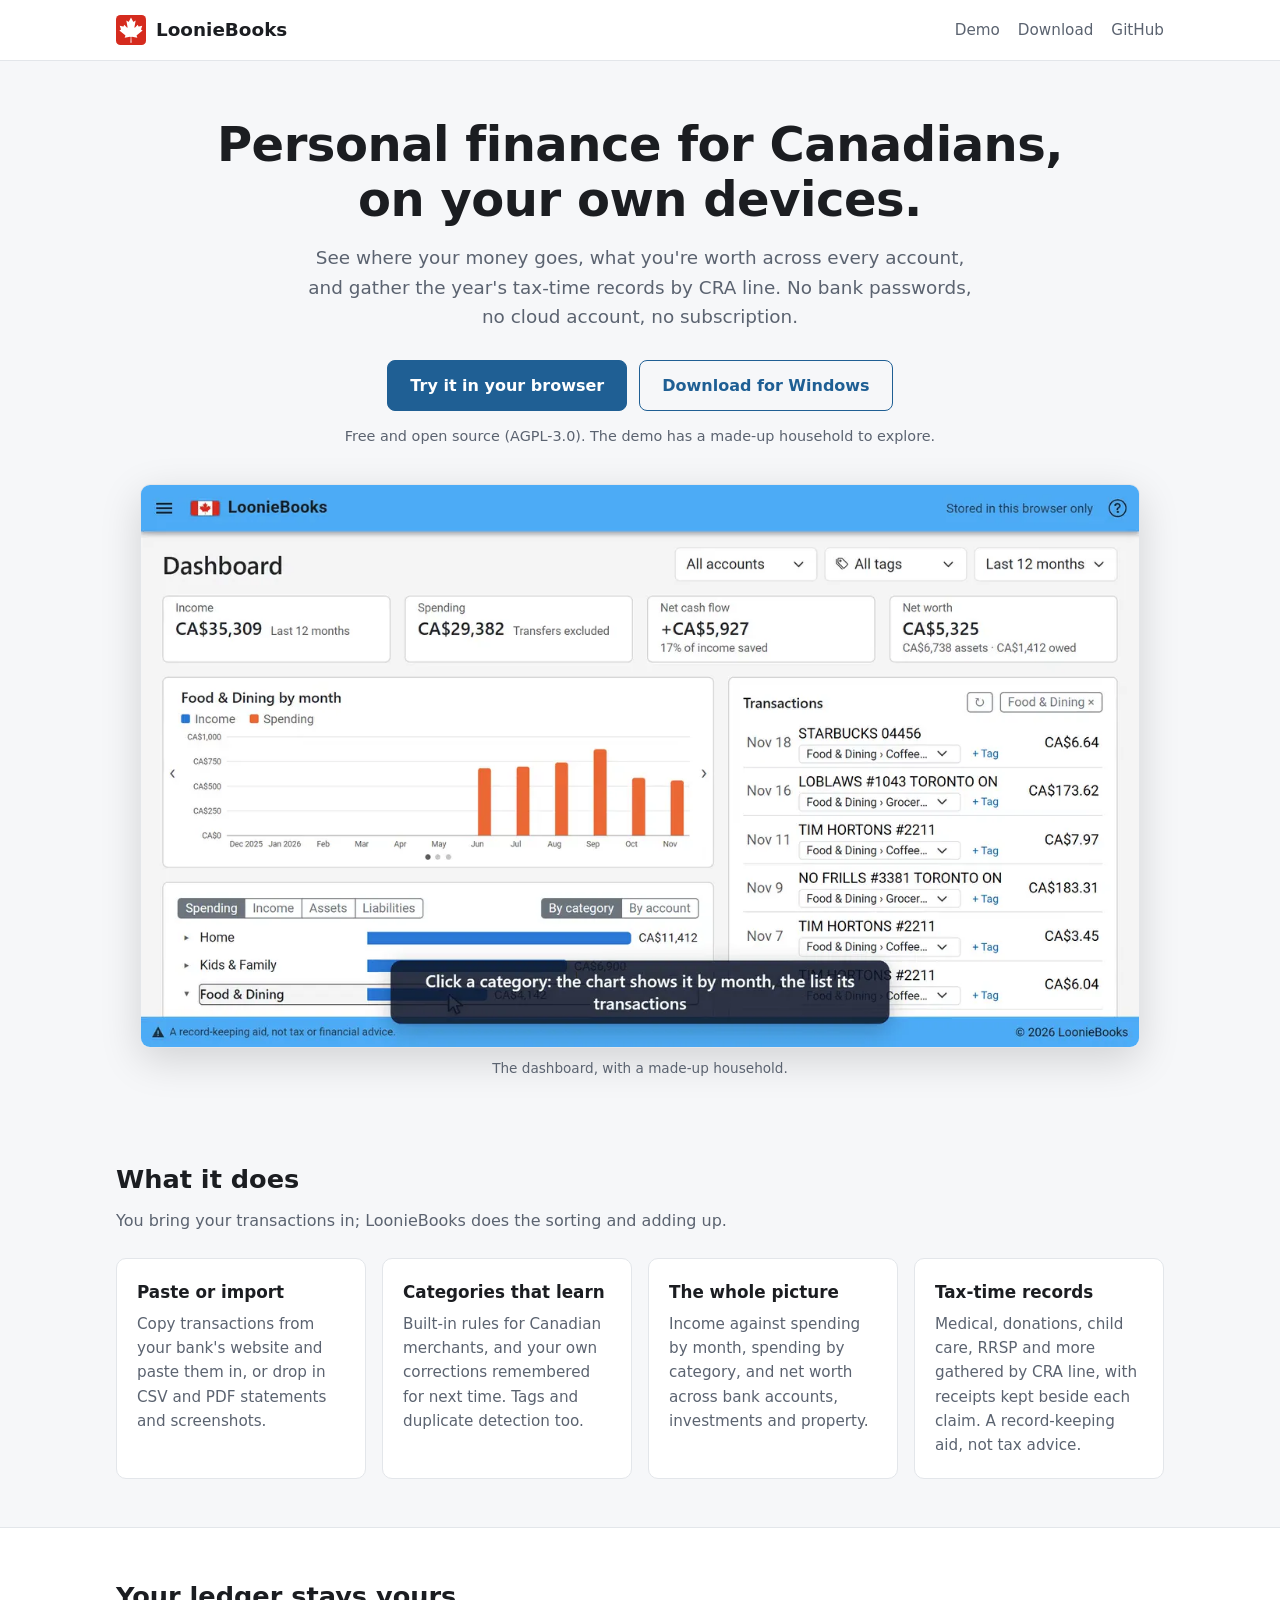
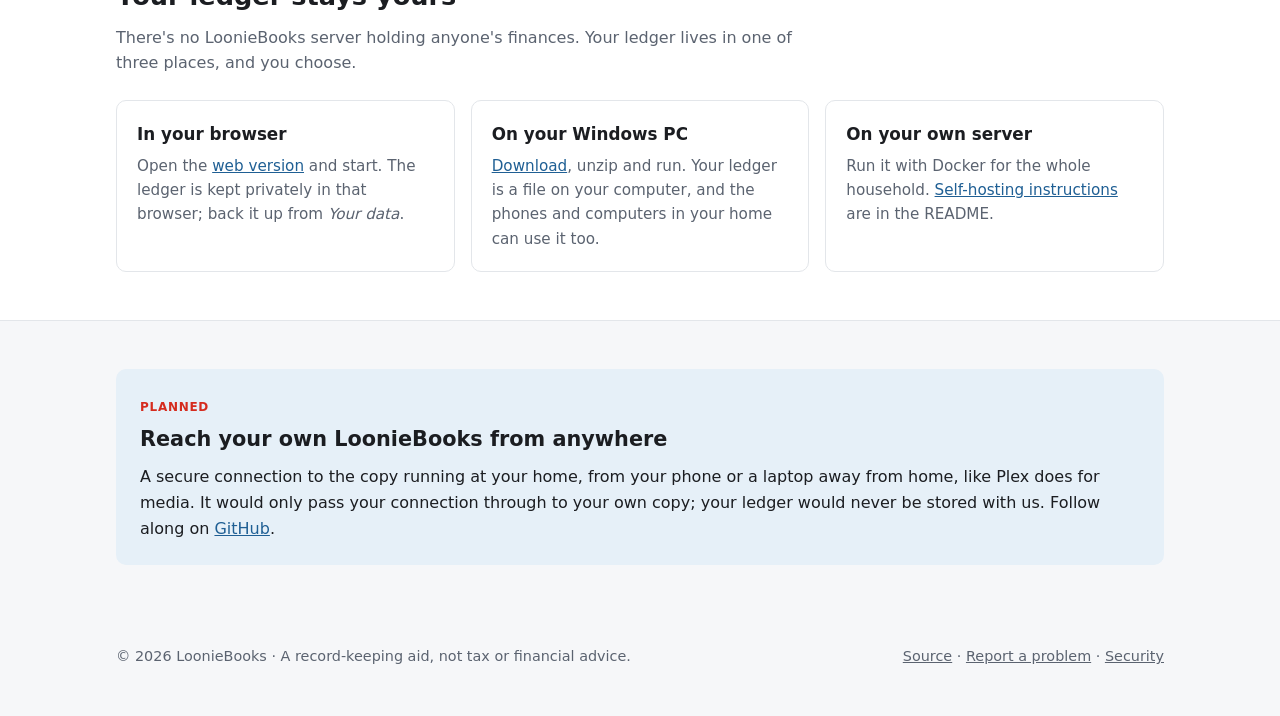
==== landing/public/index.html @ 19880a98 "Release v0.1.3 The browser demo moves to demo.looniebooks.ca and gets a sample household to explore;" ====
<!DOCTYPE html>
<html lang="en">
<head>
    <meta charset="utf-8" />
    <meta name="viewport" content="width=device-width, initial-scale=1" />
    <title>LoonieBooks · Personal finance for Canadians, on your own devices</title>
    <meta name="description" content="Track spending, net worth and tax-time records. Free and open source; your ledger stays in your browser, on your PC or on your own server. No bank passwords, no cloud account." />
    <meta property="og:title" content="LoonieBooks" />
    <meta property="og:description" content="Personal finance for Canadians, on your own devices. Free and open source." />
    <meta property="og:image" content="https://looniebooks.ca/dashboard.webp" />
    <meta property="og:url" content="https://looniebooks.ca/" />
    <link rel="icon" type="image/svg+xml" href="favicon.svg" />
    <link rel="alternate icon" type="image/png" href="favicon.png" />
    <link rel="canonical" href="https://looniebooks.ca/" />
    <style>
        :root {
            --bg: #f6f7f9;
            --surface: #ffffff;
            --text: #1b1d21;
            --muted: #5b6370;
            --border: #e3e6ea;
            --accent: #1f5f94;
            --accent-fg: #ffffff;
            --accent-soft: #e6f0f8;
            --maple: #d52b1e;
            color-scheme: light;
        }
        @media (prefers-color-scheme: dark) {
            :root {
                --bg: #16181b;
                --surface: #212529;
                --text: #eef0f3;
                --muted: #a4abb6;
                --border: #2e3338;
                --accent: #4dabf5;
                --accent-fg: #0d1b26;
                --accent-soft: #1c2b38;
                color-scheme: dark;
            }
        }
        * { box-sizing: border-box; }
        body {
            margin: 0;
            background: var(--bg);
            color: var(--text);
            font: 16px/1.6 system-ui, -apple-system, "Segoe UI", Roboto, "Helvetica Neue", Arial, sans-serif;
        }
        a { color: var(--accent); }
        .wrap { max-width: 1080px; margin: 0 auto; padding: 0 16px; }
        header { border-bottom: 1px solid var(--border); background: var(--surface); }
        header .wrap { display: flex; align-items: center; gap: 12px; height: 60px; }
        .brand { display: flex; align-items: center; gap: 10px; font-weight: 700; font-size: 1.15rem; color: var(--text); text-decoration: none; }
        .brand img { width: 30px; height: 30px; }
        header nav { margin-left: auto; display: flex; gap: 18px; font-size: .95rem; }
        header nav a { color: var(--muted); text-decoration: none; }
        header nav a:hover { color: var(--text); }
        .hero { padding: 56px 0 32px; text-align: center; }
        .hero h1 { font-size: clamp(1.9rem, 4.5vw, 3rem); line-height: 1.15; margin: 0 0 16px; letter-spacing: -0.01em; }
        .hero p.lead { font-size: 1.15rem; color: var(--muted); max-width: 680px; margin: 0 auto 28px; }
        .buttons { display: flex; flex-wrap: wrap; gap: 12px; justify-content: center; }
        .btn {
            display: inline-block; padding: 12px 22px; border-radius: 8px; font-weight: 600; text-decoration: none;
            border: 1px solid var(--accent);
        }
        .btn.primary { background: var(--accent); color: var(--accent-fg); }
        .btn.secondary { color: var(--accent); background: transparent; }
        .fine { margin-top: 14px; font-size: .9rem; color: var(--muted); }
        .shot { margin: 36px auto 0; max-width: 1000px; }
        .shot img {
            width: 100%; height: auto; display: block; border-radius: 10px; border: 1px solid var(--border);
            box-shadow: 0 12px 40px rgba(0, 0, 0, .15);
        }
        .shot figcaption { font-size: .85rem; color: var(--muted); text-align: center; margin-top: 10px; }
        section { padding: 48px 0; }
        section h2 { font-size: 1.6rem; margin: 0 0 8px; }
        section > .wrap > p.intro { color: var(--muted); margin: 0 0 24px; max-width: 720px; }
        .grid { display: grid; gap: 16px; grid-template-columns: repeat(auto-fit, minmax(240px, 1fr)); }
        .card { background: var(--surface); border: 1px solid var(--border); border-radius: 10px; padding: 20px; }
        .card h3 { margin: 0 0 6px; font-size: 1.05rem; }
        .card p { margin: 0; color: var(--muted); font-size: .95rem; }
        .band { background: var(--surface); border-top: 1px solid var(--border); border-bottom: 1px solid var(--border); }
        .soon { background: var(--accent-soft); border-radius: 10px; padding: 24px; }
        .soon h2 { font-size: 1.3rem; }
        .soon p { margin: 0; }
        .tag { display: inline-block; font-size: .75rem; font-weight: 700; text-transform: uppercase; letter-spacing: .06em; color: var(--maple); margin-bottom: 6px; }
        footer { padding: 32px 0 48px; color: var(--muted); font-size: .9rem; }
        footer .wrap { display: flex; flex-wrap: wrap; gap: 8px 24px; justify-content: space-between; }
        footer a { color: var(--muted); }
        @media (max-width: 560px) {
            header nav a.optional { display: none; }
            .hero { padding-top: 36px; }
        }
    </style>
</head>
<body>
    <header>
        <div class="wrap">
            <a class="brand" href="/"><img src="favicon.svg" alt="" /> LoonieBooks</a>
            <nav aria-label="Main">
                <a href="https://demo.looniebooks.ca/">Demo</a>
                <a class="optional" href="https://github.com/savagepanda/LoonieBooks/releases/latest">Download</a>
                <a href="https://github.com/savagepanda/LoonieBooks">GitHub</a>
            </nav>
        </div>
    </header>

    <main>
        <div class="hero">
            <div class="wrap">
                <h1>Personal finance for Canadians,<br />on your own devices.</h1>
                <p class="lead">
                    See where your money goes, what you're worth across every account, and gather the year's tax-time records
                    by CRA line. No bank passwords, no cloud account, no subscription.
                </p>
                <div class="buttons">
                    <a class="btn primary" href="https://demo.looniebooks.ca/">Try it in your browser</a>
                    <a class="btn secondary" href="https://github.com/savagepanda/LoonieBooks/releases/latest">Download for Windows</a>
                </div>
                <p class="fine">Free and open source (AGPL-3.0). The demo has a made-up household to explore.</p>
                <figure class="shot">
                    <img src="dashboard.webp" width="1280" height="720" alt="The LoonieBooks dashboard: income and spending by month, spending by category, and recent transactions for a made-up household" />
                    <figcaption>The dashboard, with a made-up household.</figcaption>
                </figure>
            </div>
        </div>

        <section>
            <div class="wrap">
                <h2>What it does</h2>
                <p class="intro">You bring your transactions in; LoonieBooks does the sorting and adding up.</p>
                <div class="grid">
                    <div class="card">
                        <h3>Paste or import</h3>
                        <p>Copy transactions from your bank's website and paste them in, or drop in CSV and PDF statements and screenshots.</p>
                    </div>
                    <div class="card">
                        <h3>Categories that learn</h3>
                        <p>Built-in rules for Canadian merchants, and your own corrections remembered for next time. Tags and duplicate detection too.</p>
                    </div>
                    <div class="card">
                        <h3>The whole picture</h3>
                        <p>Income against spending by month, spending by category, and net worth across bank accounts, investments and property.</p>
                    </div>
                    <div class="card">
                        <h3>Tax-time records</h3>
                        <p>Medical, donations, child care, RRSP and more gathered by CRA line, with receipts kept beside each claim. A record-keeping aid, not tax advice.</p>
                    </div>
                </div>
            </div>
        </section>

        <section class="band">
            <div class="wrap">
                <h2>Your ledger stays yours</h2>
                <p class="intro">
                    There's no LoonieBooks server holding anyone's finances. Your ledger lives in one of three places, and you choose.
                </p>
                <div class="grid">
                    <div class="card">
                        <h3>In your browser</h3>
                        <p>Open the <a href="https://demo.looniebooks.ca/">web version</a> and start. The ledger is kept privately in that browser; back it up from <em>Your data</em>.</p>
                    </div>
                    <div class="card">
                        <h3>On your Windows PC</h3>
                        <p><a href="https://github.com/savagepanda/LoonieBooks/releases/latest">Download</a>, unzip and run. Your ledger is a file on your computer, and the phones and computers in your home can use it too.</p>
                    </div>
                    <div class="card">
                        <h3>On your own server</h3>
                        <p>Run it with Docker for the whole household. <a href="https://github.com/savagepanda/LoonieBooks#readme">Self-hosting instructions</a> are in the README.</p>
                    </div>
                </div>
            </div>
        </section>

        <section>
            <div class="wrap">
                <div class="soon">
                    <span class="tag">Planned</span>
                    <h2>Reach your own LoonieBooks from anywhere</h2>
                    <p>
                        A secure connection to the copy running at your home, from your phone or a laptop away from home, like Plex does
                        for media. It would only pass your connection through to your own copy; your ledger would never be stored with us.
                        Follow along on <a href="https://github.com/savagepanda/LoonieBooks">GitHub</a>.
                    </p>
                </div>
            </div>
        </section>
    </main>

    <footer>
        <div class="wrap">
            <span>© 2026 LoonieBooks · A record-keeping aid, not tax or financial advice.</span>
            <span>
                <a href="https://github.com/savagepanda/LoonieBooks">Source</a> ·
                <a href="https://github.com/savagepanda/LoonieBooks/issues">Report a problem</a> ·
                <a href="https://github.com/savagepanda/LoonieBooks/blob/main/SECURITY.md">Security</a>
            </span>
        </div>
    </footer>
</body>
</html>
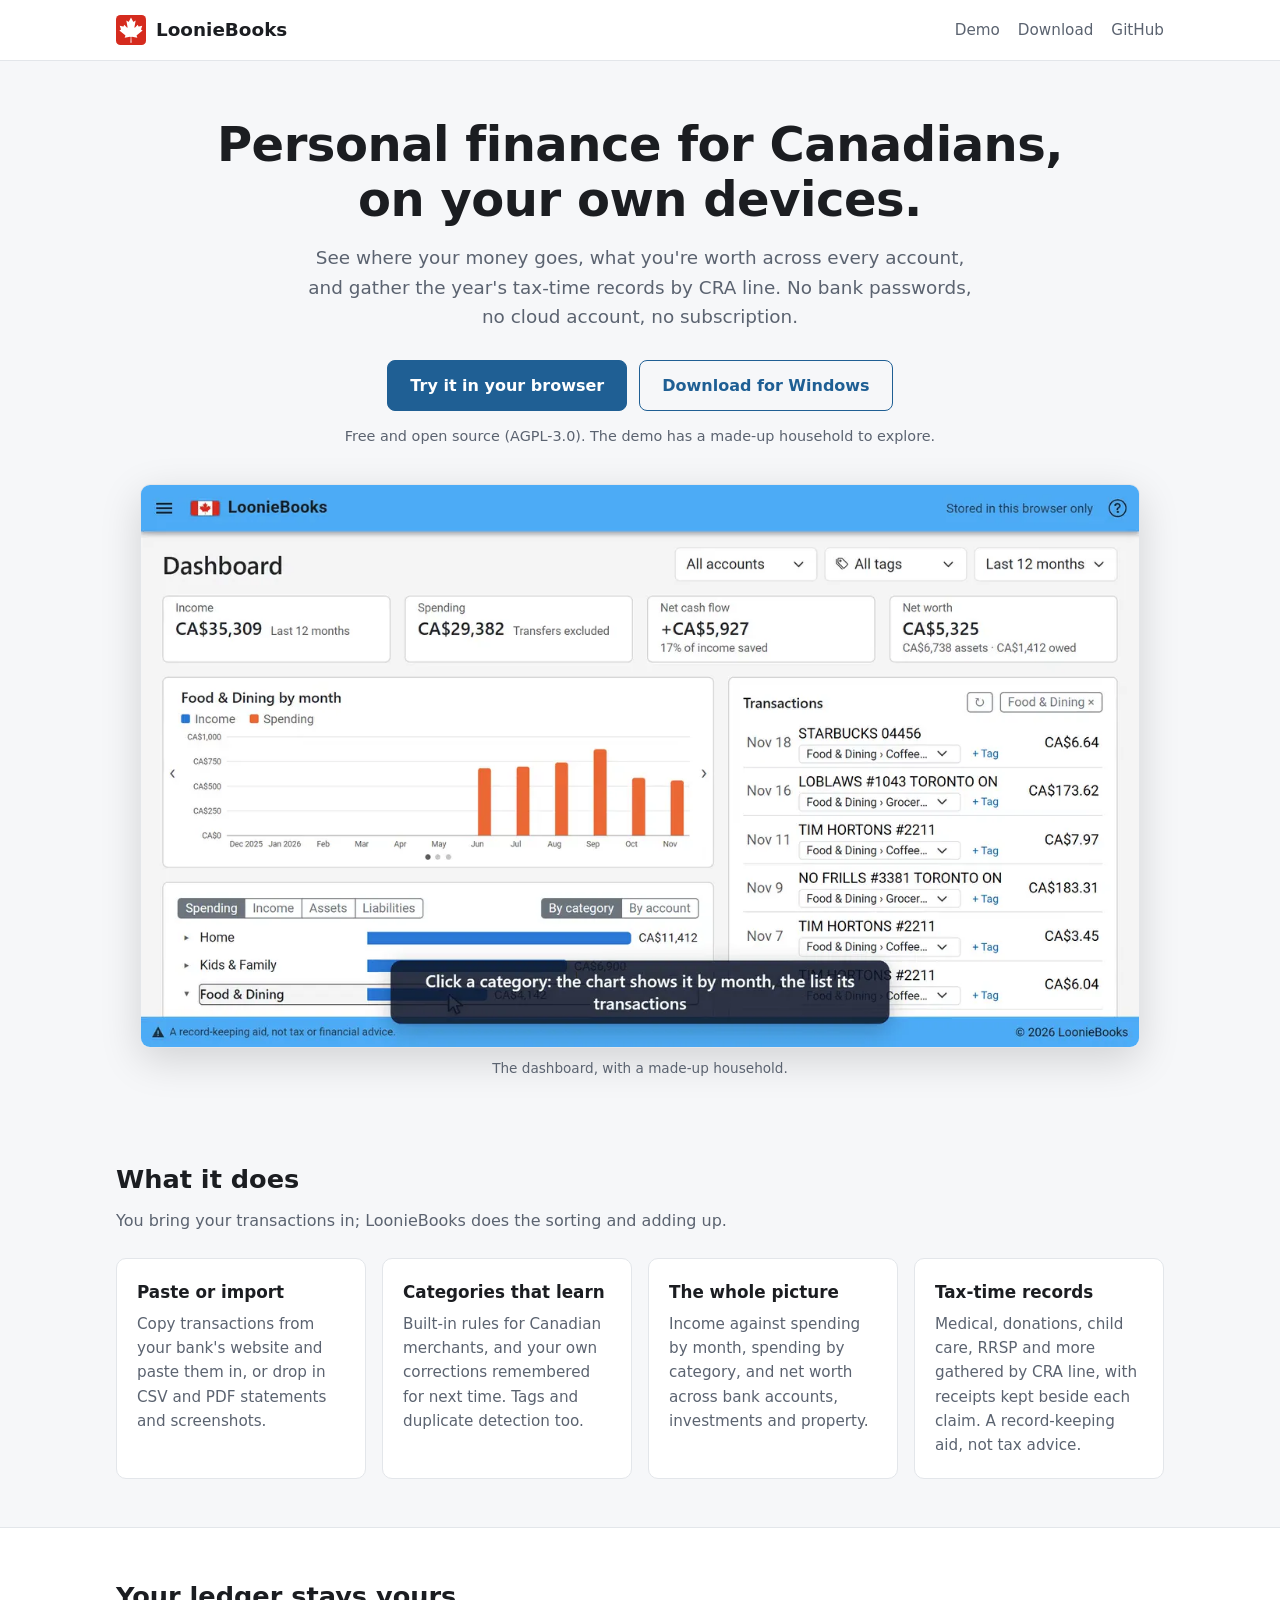
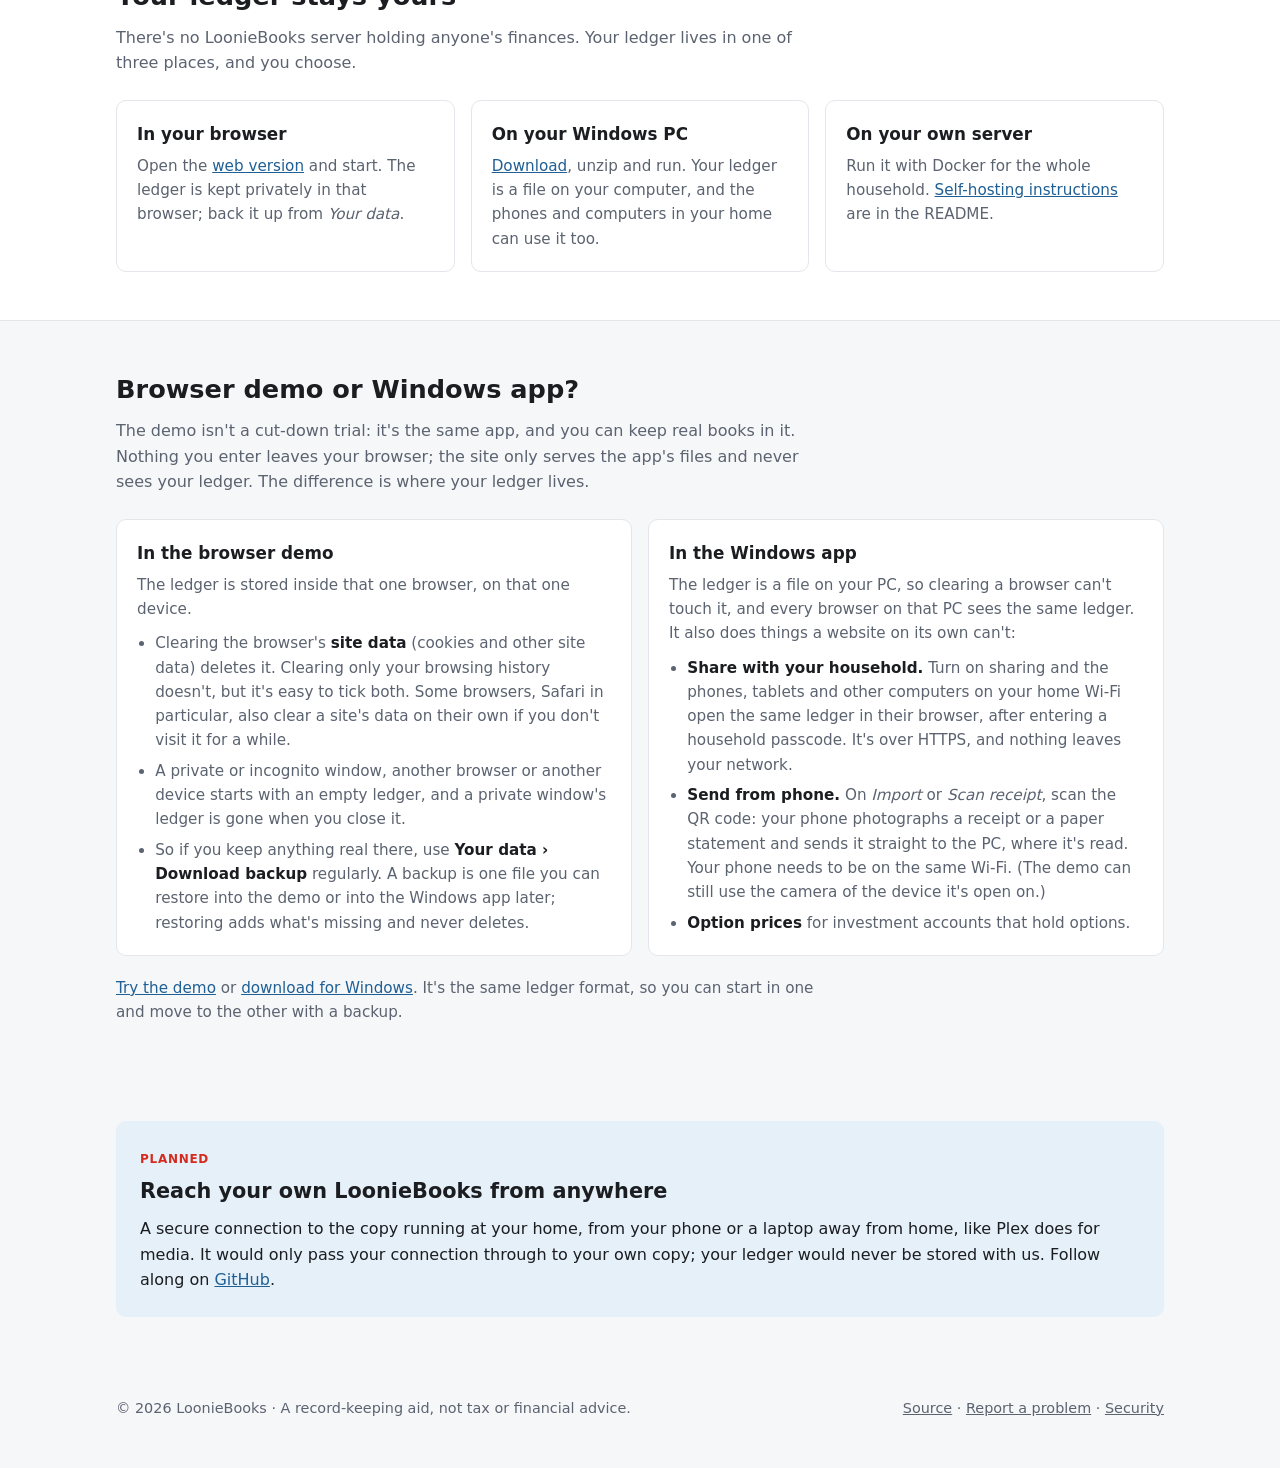
==== commit c4f9c914: "Release v0.1.5 Icons: the maple leaf flag as favicon.png and an iPhone home-screen icon (browsers th" ====
--- a/landing/public/index.html
+++ b/landing/public/index.html
@@ -11,6 +11,7 @@
     <meta property="og:url" content="https://looniebooks.ca/" />
     <link rel="icon" type="image/svg+xml" href="favicon.svg" />
     <link rel="alternate icon" type="image/png" href="favicon.png" />
+    <link rel="apple-touch-icon" href="apple-touch-icon.png" />
     <link rel="canonical" href="https://looniebooks.ca/" />
     <style>
         :root {
@@ -78,6 +79,11 @@
         .card { background: var(--surface); border: 1px solid var(--border); border-radius: 10px; padding: 20px; }
         .card h3 { margin: 0 0 6px; font-size: 1.05rem; }
         .card p { margin: 0; color: var(--muted); font-size: .95rem; }
+        .card ul { margin: 10px 0 0; padding-left: 1.2em; color: var(--muted); font-size: .95rem; }
+        .card li + li { margin-top: 6px; }
+        .card li strong { color: var(--text); }
+        .compare { grid-template-columns: repeat(auto-fit, minmax(300px, 1fr)); }
+        p.after { color: var(--muted); font-size: .95rem; margin: 20px 0 0; max-width: 720px; }
         .band { background: var(--surface); border-top: 1px solid var(--border); border-bottom: 1px solid var(--border); }
         .soon { background: var(--accent-soft); border-radius: 10px; padding: 24px; }
         .soon h2 { font-size: 1.3rem; }
@@ -172,6 +178,51 @@
             </div>
         </section>
 
+        <section id="demo-or-app">
+            <div class="wrap">
+                <h2>Browser demo or Windows app?</h2>
+                <p class="intro">
+                    The demo isn't a cut-down trial: it's the same app, and you can keep real books in it. Nothing you enter leaves
+                    your browser; the site only serves the app's files and never sees your ledger. The difference is where your
+                    ledger lives.
+                </p>
+                <div class="grid compare">
+                    <div class="card">
+                        <h3>In the browser demo</h3>
+                        <p>The ledger is stored inside that one browser, on that one device.</p>
+                        <ul>
+                            <li>Clearing the browser's <strong>site data</strong> (cookies and other site data) deletes it. Clearing only
+                                your browsing history doesn't, but it's easy to tick both. Some browsers, Safari in particular, also clear
+                                a site's data on their own if you don't visit it for a while.</li>
+                            <li>A private or incognito window, another browser or another device starts with an empty ledger, and a
+                                private window's ledger is gone when you close it.</li>
+                            <li>So if you keep anything real there, use <strong>Your data › Download backup</strong> regularly. A backup
+                                is one file you can restore into the demo or into the Windows app later; restoring adds what's missing
+                                and never deletes.</li>
+                        </ul>
+                    </div>
+                    <div class="card">
+                        <h3>In the Windows app</h3>
+                        <p>The ledger is a file on your PC, so clearing a browser can't touch it, and every browser on that PC sees the same ledger. It also does things a website on its own can't:</p>
+                        <ul>
+                            <li><strong>Share with your household.</strong> Turn on sharing and the phones, tablets and other computers on
+                                your home Wi-Fi open the same ledger in their browser, after entering a household passcode. It's over
+                                HTTPS, and nothing leaves your network.</li>
+                            <li><strong>Send from phone.</strong> On <em>Import</em> or <em>Scan receipt</em>, scan the QR code: your
+                                phone photographs a receipt or a paper statement and sends it straight to the PC, where it's read. Your
+                                phone needs to be on the same Wi-Fi. (The demo can still use the camera of the device it's open on.)</li>
+                            <li><strong>Option prices</strong> for investment accounts that hold options.</li>
+                        </ul>
+                    </div>
+                </div>
+                <p class="after">
+                    <a href="https://demo.looniebooks.ca/">Try the demo</a> or
+                    <a href="https://github.com/savagepanda/LoonieBooks/releases/latest">download for Windows</a>. It's the same
+                    ledger format, so you can start in one and move to the other with a backup.
+                </p>
+            </div>
+        </section>
+
         <section>
             <div class="wrap">
                 <div class="soon">
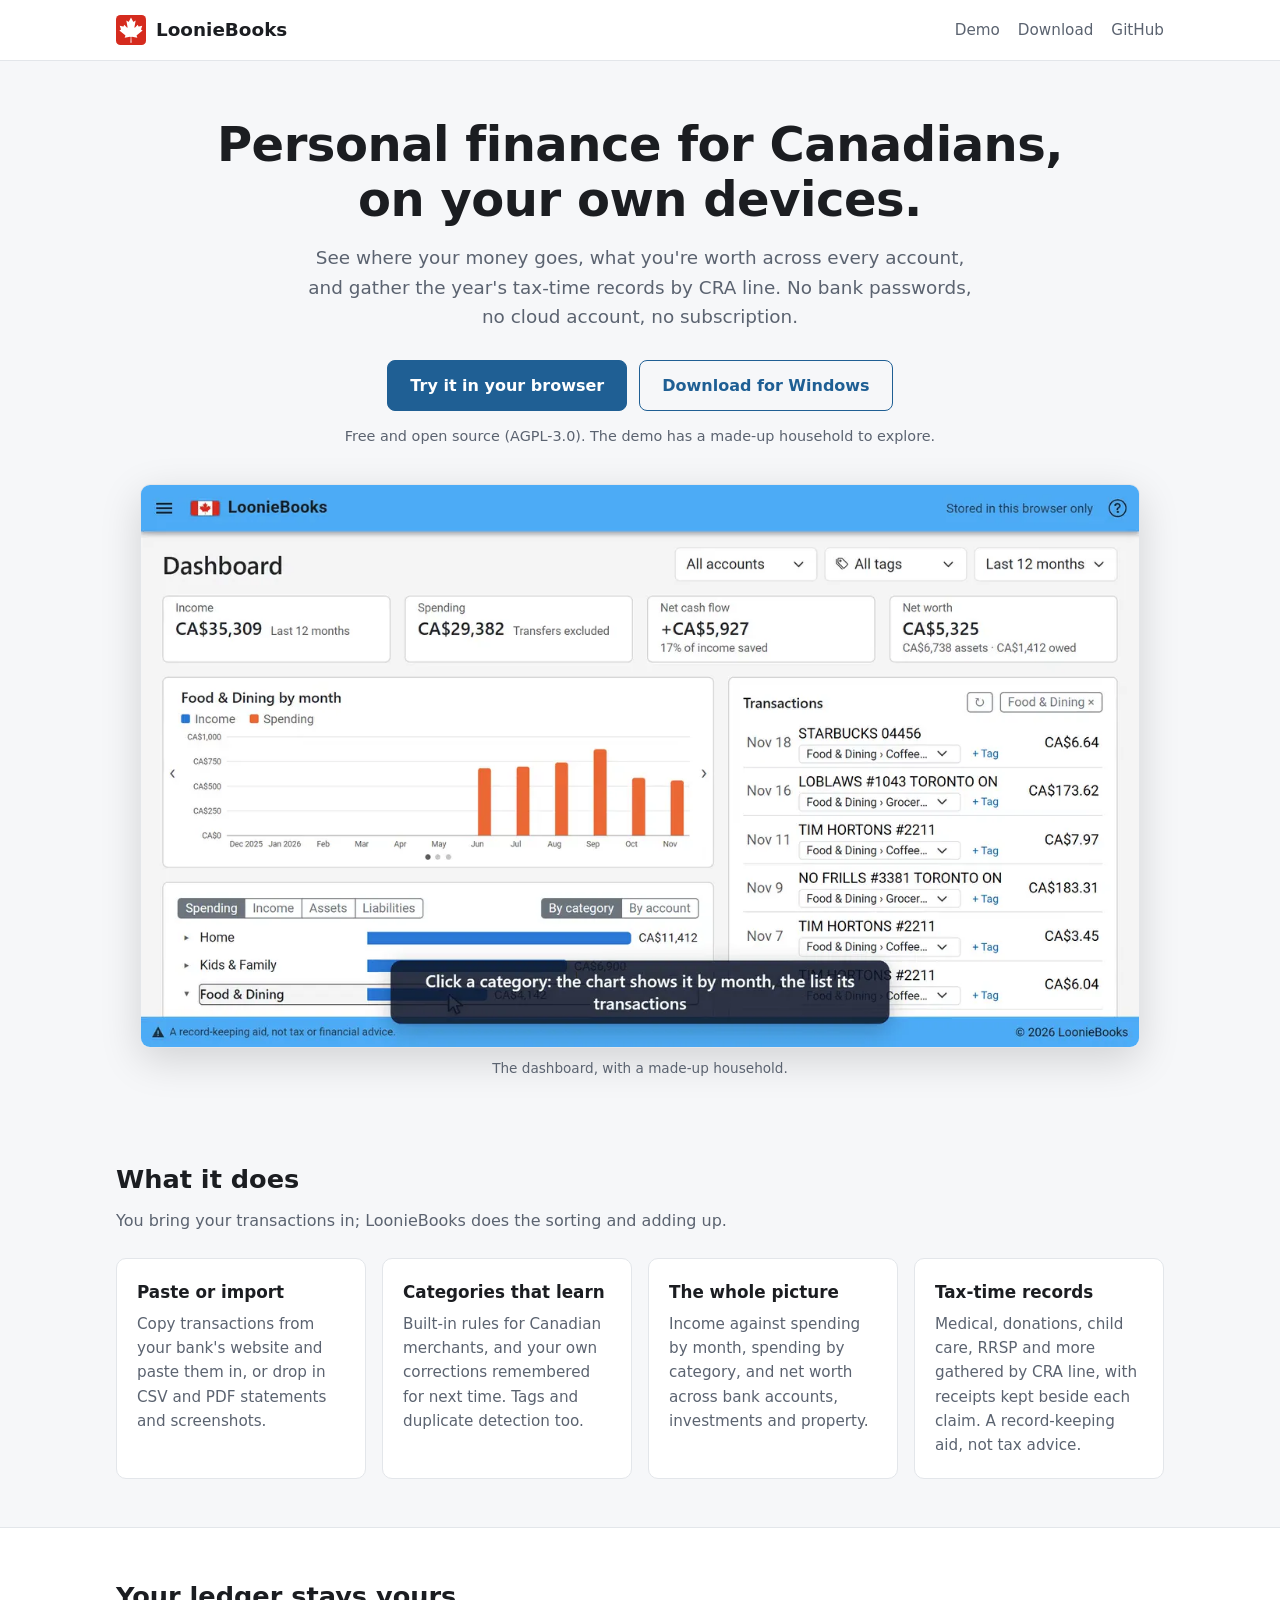
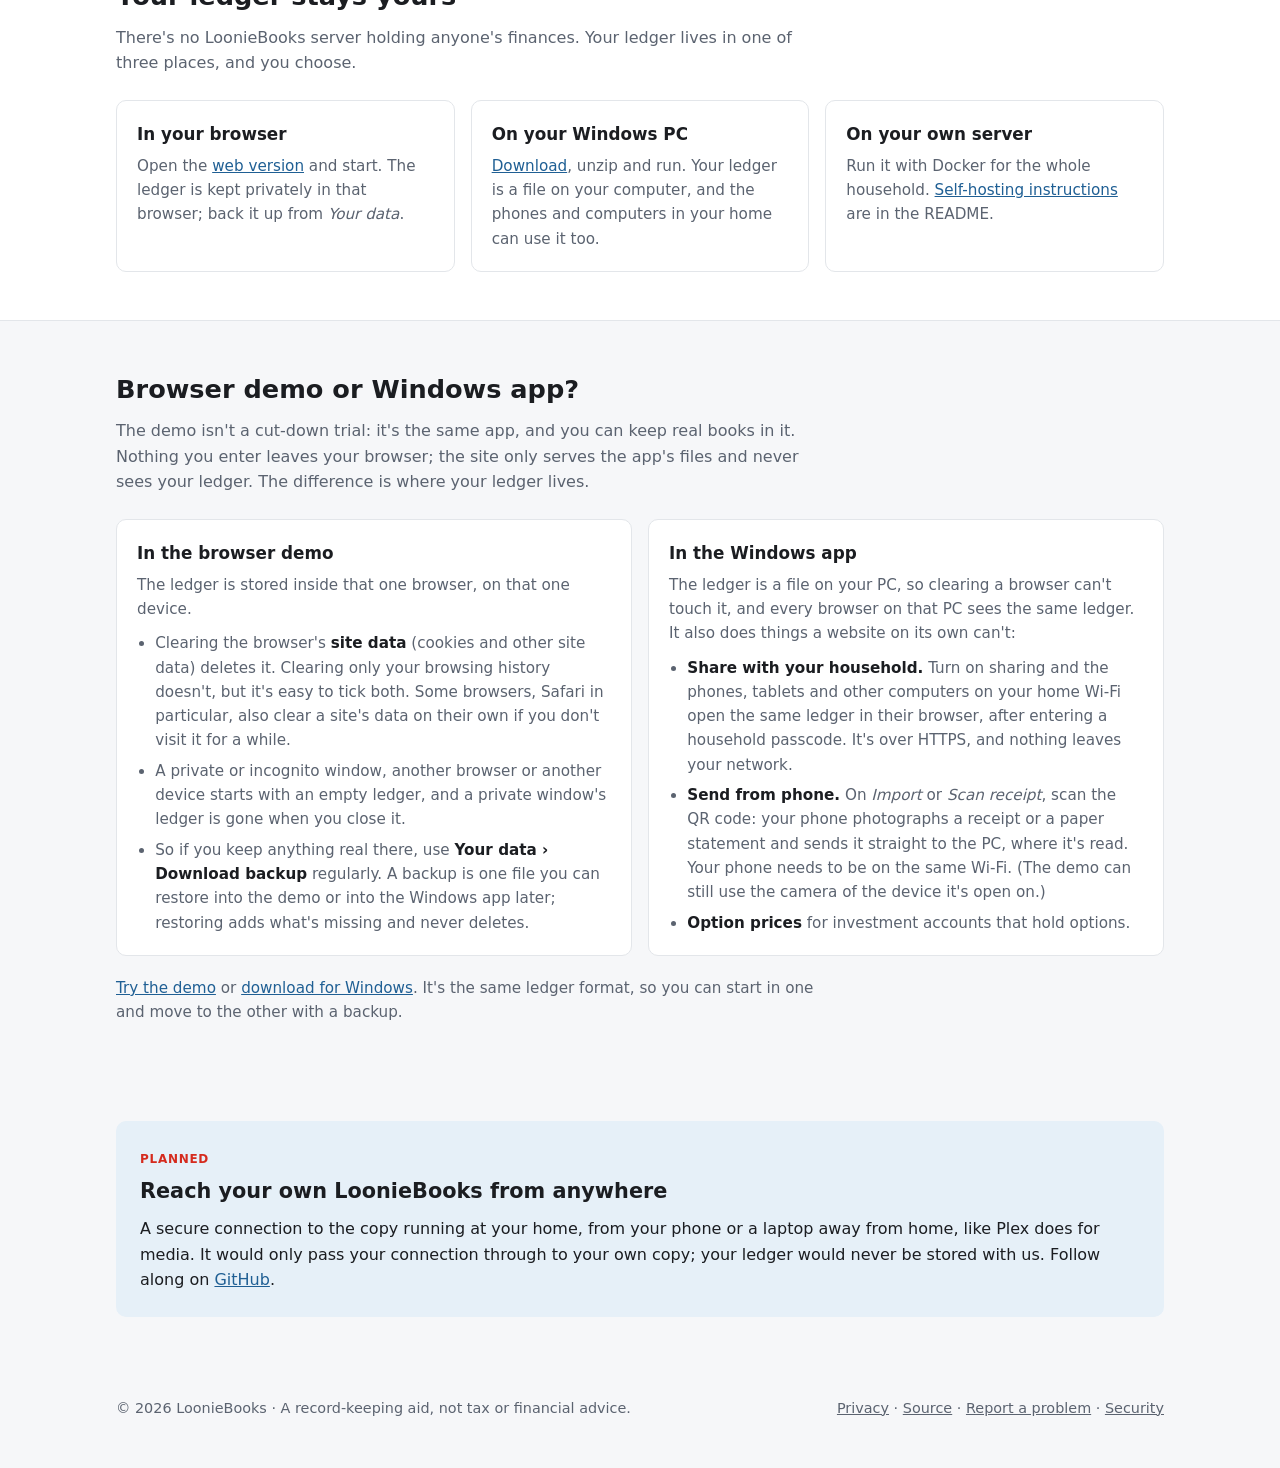
==== commit fd1527cd: "Release v0.2.0" ====
--- a/landing/public/index.html
+++ b/landing/public/index.html
@@ -242,6 +242,7 @@
         <div class="wrap">
             <span>© 2026 LoonieBooks · A record-keeping aid, not tax or financial advice.</span>
             <span>
+                <a href="/privacy">Privacy</a> ·
                 <a href="https://github.com/savagepanda/LoonieBooks">Source</a> ·
                 <a href="https://github.com/savagepanda/LoonieBooks/issues">Report a problem</a> ·
                 <a href="https://github.com/savagepanda/LoonieBooks/blob/main/SECURITY.md">Security</a>
